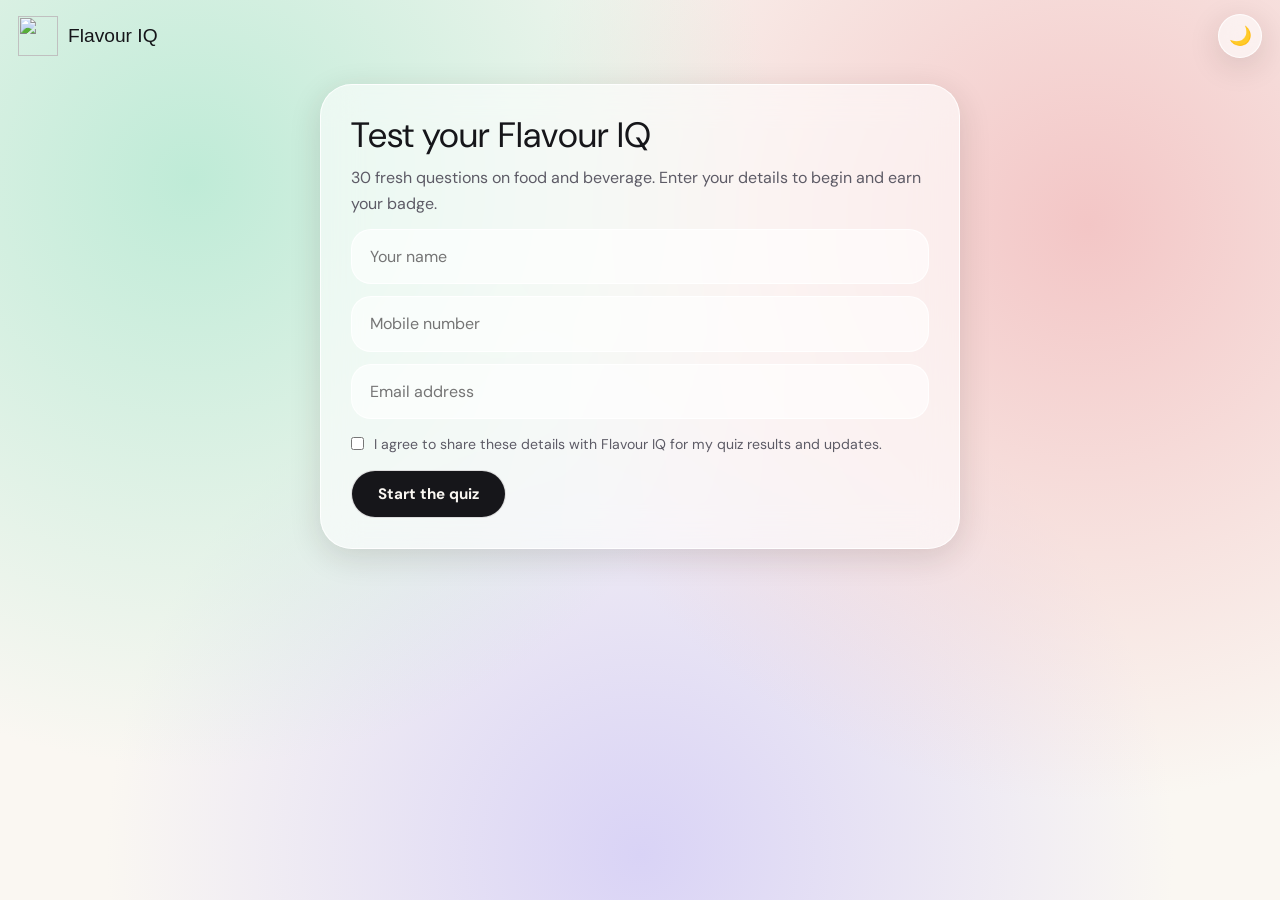
==== quiz.html @ 3109acb4 "Add files via upload" ====
<!DOCTYPE html>
<html lang="en"><head><meta charset="utf-8"><meta name="viewport" content="width=device-width, initial-scale=1, viewport-fit=cover">
<title>Flavour IQ Quiz</title><link rel="icon" href="assets/favicon.png">
<link href="https://fonts.googleapis.com/css2?family=DM+Sans:wght@400;500;700&display=swap" rel="stylesheet">
<style>
@font-face{font-family:Bosch;src:url(assets/bosch.otf) format("opentype");font-display:swap}
:root{--bg:#faf7f2;--ink:#16161a;--mut:#5d5b66;--glass:rgba(255,255,255,.6);--edge:rgba(255,255,255,.85);--shadow:rgba(40,30,20,.14);--gold:#c9a227;--ok:#bfebd7;--no:#f3c6c6;--peach:#f8dcb4;--lav:#d9d3f6;
--hbg:radial-gradient(circle at 15% 20%,#bfebd7,transparent 45%),radial-gradient(circle at 85% 25%,#f3c6c6,transparent 45%),radial-gradient(circle at 50% 95%,#d9d3f6,transparent 50%),#faf7f2}
:root[data-theme=dark]{--bg:#131317;--ink:#f4f1ea;--mut:#a9a6b3;--glass:rgba(255,255,255,.08);--edge:rgba(255,255,255,.16);--shadow:rgba(0,0,0,.55);--gold:#e2bb4b;
--hbg:linear-gradient(rgba(14,13,18,.62),rgba(14,13,18,.8)),url(assets/bg-night.jpg) center/cover fixed,#131317}
*{box-sizing:border-box;margin:0}body{font-family:"DM Sans",system-ui,sans-serif;color:var(--ink);background:var(--hbg);background-attachment:fixed;min-height:100vh;line-height:1.6;padding:84px 16px 40px}
h1,h2,h3{font-family:Bosch,"DM Sans",sans-serif;font-weight:400;line-height:1.15}
.glass{background:var(--glass);border:1px solid var(--edge);backdrop-filter:blur(18px);-webkit-backdrop-filter:blur(18px);box-shadow:0 8px 32px var(--shadow)}
.top{position:fixed;top:0;left:0;right:0;display:flex;justify-content:space-between;align-items:center;padding:14px 18px;z-index:5}
.top a{display:flex;align-items:center;gap:10px;color:var(--ink);text-decoration:none;font-family:Bosch,sans-serif;font-size:1.2rem}.top img{width:40px;height:40px}
#tg{width:44px;height:44px;border-radius:50%;cursor:pointer;color:var(--ink);font-size:1.15rem}
.box{max-width:640px;margin:0 auto;border-radius:32px;padding:30px;display:none}.box.on{display:block}
.box h1,.box h2{font-size:clamp(1.6rem,4.5vw,2.2rem);margin-bottom:10px}.mut{color:var(--mut)}
input,textarea{width:100%;padding:14px 18px;border-radius:20px;border:1px solid var(--edge);background:var(--glass);color:var(--ink);font:inherit;margin-top:12px}
.btn{display:inline-block;padding:13px 26px;border-radius:999px;border:1px solid var(--edge);font:700 .95rem "DM Sans",sans-serif;cursor:pointer;color:var(--ink);background:var(--glass);margin:14px 6px 0 0;text-decoration:none}.btn.d{background:var(--ink);color:var(--bg)}.btn:disabled{opacity:.4;cursor:not-allowed}
.chk{display:flex;gap:10px;align-items:flex-start;margin-top:14px;font-size:.88rem;color:var(--mut)}.chk input{width:auto;margin:4px 0 0}
.bar{height:8px;border-radius:99px;background:var(--glass);overflow:hidden;margin:6px 0 18px}.bar i{display:block;height:100%;width:0;background:var(--gold);transition:width .3s}
.chip{display:inline-block;padding:3px 12px;border-radius:99px;background:var(--lav);color:#16161a;font-size:.75rem;font-weight:700}
.opt{display:block;width:100%;text-align:left;margin-top:10px;padding:14px 18px;border-radius:20px;border:1px solid var(--edge);background:var(--glass);color:var(--ink);font:500 1rem "DM Sans",sans-serif;cursor:pointer}.opt:hover{transform:translateX(3px)}.opt.s{background:var(--peach);color:#16161a;border-color:var(--gold)}
.badge{text-align:center;margin:8px 0 14px}.badge .em{font-size:3.4rem;width:110px;height:110px;line-height:104px;border-radius:50%;border:4px solid var(--gold);margin:auto;background:var(--glass)}.badge h2{margin-top:10px;color:var(--gold)}
.note{padding:16px 20px;border-radius:22px;background:var(--glass);border:1px solid var(--edge);margin:14px 0}
.rv{border-radius:22px;padding:16px 18px;margin-top:12px;color:#16161a}.rv.g{background:var(--ok)}.rv.r{background:var(--no)}.rv p{margin-top:4px;font-size:.92rem}.rv .e{margin-top:8px;padding-top:8px;border-top:1px solid rgba(0,0,0,.12)}
.tg{display:inline-block;margin:8px 6px 0 0;padding:3px 12px;border-radius:99px;border:1px solid rgba(0,0,0,.25);font-size:.78rem;cursor:pointer;background:rgba(255,255,255,.5)}.tg.s{background:#16161a;color:#fff}
.stars button{font-size:2rem;background:none;border:0;cursor:pointer;color:var(--mut);padding:0 2px}.stars button.s{color:var(--gold)}
#msg{margin-top:10px;color:var(--mut)}
</style></head><body>
<div class="top"><a href="index.html"><img src="assets/logo.png" alt="">Flavour IQ</a><button id="tg" class="glass" aria-label="Day or night mode">🌙</button></div>

<main>
<section class="box glass on" id="s1"><h1>Test your Flavour IQ</h1>
<p class="mut">30 fresh questions on food and beverage. Enter your details to begin and earn your badge.</p>
<form id="reg"><input id="nm" placeholder="Your name" required autocomplete="name"><input id="mb" type="tel" placeholder="Mobile number" pattern="[0-9+ ]{10,15}" title="Enter a valid mobile number" required autocomplete="tel"><input id="em" type="email" placeholder="Email address" required autocomplete="email">
<label class="chk"><input type="checkbox" required><span>I agree to share these details with Flavour IQ for my quiz results and updates.</span></label>
<button class="btn d" type="submit">Start the quiz</button></form></section>

<section class="box glass" id="s2"><div class="mut" style="display:flex;justify-content:space-between"><span id="cn"></span><span class="chip" id="cc"></span></div><div class="bar"><i id="pb"></i></div>
<h2 id="qt"></h2><div id="op"></div><button class="btn d" id="nx" disabled>Next</button></section>

<section class="box glass" id="s3"><div class="badge"><div class="em" id="be"></div><h2 id="bt"></h2><p class="mut" id="sc"></p></div>
<div class="note" id="ty"></div>
<a class="btn d" id="sh" href="#">Share my result</a><button class="btn" id="again">Play again</button>
<h3 style="margin:26px 0 4px">Review and explanations</h3><p class="mut" style="font-size:.9rem">Tap a tag to tell us how each question felt.</p><div id="rvw"></div>
<h3 style="margin:28px 0 4px">Rate this quiz</h3>
<div class="stars" id="st"></div>
<div id="df"><span class="tg" style="border-color:var(--mut)" data-v="Too easy">Too easy</span><span class="tg" style="border-color:var(--mut)" data-v="Just right">Just right</span><span class="tg" style="border-color:var(--mut)" data-v="Too difficult">Too difficult</span></div>
<textarea id="cm" placeholder="Anything else? (optional)" style="min-height:80px"></textarea>
<button class="btn d" id="fs">Send feedback</button><div id="msg" role="status"></div>
<p class="mut" style="margin-top:18px;font-size:.85rem"><a href="index.html" style="color:var(--gold)">← Back to Flavour IQ</a></p></section>
</main>
<script src="data/questions.js"></script>
<script>
const $=i=>document.getElementById(i),KEY="62a0868a-a733-4151-9a07-df85e49ea0cb",N=30;
const sh=a=>{for(let i=a.length-1;i>0;i--){const j=Math.floor(Math.random()*(i+1));[a[i],a[j]]=[a[j],a[i]]}return a};
const show=i=>{["s1","s2","s3"].forEach(s=>$(s).classList.toggle("on",s==i));scrollTo(0,0)};
let P,Q,k,ans,sc,fb,stars=0,diff="";
/* theme */
const R=document.documentElement;let th;try{th=localStorage.getItem("fiq-theme")}catch(e){}
if(!th)th=matchMedia("(prefers-color-scheme:dark)").matches?"dark":"light";
const setT=t=>{R.dataset.theme=t;$("tg").textContent=t=="dark"?"☀️":"🌙";try{localStorage.setItem("fiq-theme",t)}catch(e){}};setT(th);$("tg").onclick=()=>setT(R.dataset.theme=="dark"?"light":"dark");
/* send to Web3Forms (details reach your email inbox) */
async function send(subject,data){try{const fd=new FormData();fd.append("access_key",KEY);fd.append("subject",subject);Object.entries(data).forEach(([a,b])=>fd.append(a,b));const r=await fetch("https://api.web3forms.com/submit",{method:"POST",body:fd});return r.ok}catch(e){return false}}
/* pick 30 questions the player has not seen recently */
function pick(){const all=BANK.map((_,i)=>i);let seen=[];try{seen=JSON.parse(localStorage.getItem("fiq-seen")||"[]")}catch(e){}
 let un=sh(all.filter(i=>!seen.includes(i))),ch=un.slice(0,N);
 if(ch.length<N){const o=sh(all.filter(i=>!ch.includes(i)));ch=ch.concat(o.slice(0,N-ch.length));seen=[]}
 try{localStorage.setItem("fiq-seen",JSON.stringify(seen.concat(ch)))}catch(e){}return ch}
function start(){Q=pick().map(i=>{const b=BANK[i];return{id:i,c:b[0],q:b[1],o:sh([b[2],b[3],b[4],b[5]].map((t,x)=>({t,ok:x==0}))),e:b[6]}});k=0;ans=[];fb={};stars=0;diff="";show("s2");ask()}
function ask(){const q=Q[k];$("cn").textContent="Question "+(k+1)+" of "+N;$("cc").textContent=q.c;$("pb").style.width=(k/N*100)+"%";$("qt").textContent=q.q;$("nx").disabled=true;$("nx").textContent=k==N-1?"Finish":"Next";
 $("op").innerHTML="";q.o.forEach((o,x)=>{const b=document.createElement("button");b.className="opt";b.textContent=o.t;b.onclick=()=>{ans[k]=x;[...$("op").children].forEach((c,y)=>c.classList.toggle("s",y==x));$("nx").disabled=false};$("op").appendChild(b)})}
$("nx").onclick=()=>{if(++k<N)ask();else finish()};
const BD=s=>s>=27?["👑","Food Master"]:s>=20?["🍷","Flavour Pro"]:s>=10?["🧭","Food Explorer"]:["🌱","Curious Taster"];
function finish(){sc=Q.filter((q,i)=>q.o[ans[i]].ok).length;const[e,t]=BD(sc);$("be").textContent=e;$("bt").textContent=t;$("sc").textContent="You scored "+sc+" out of "+N;
 $("ty").innerHTML="<b></b><br><span></span><br><br><span></span><br><b></b>";const c=$("ty").childNodes;c[0].textContent="Thank you, "+P.name+"!";c[2].textContent="I hope you learned something tasty today. Keep exploring, keep tasting, and keep growing your Flavour IQ.";c[5].textContent="Warm regards,";c[7].textContent="Kamal Kant Gautam";
 const base=location.href.replace(/quiz\.html.*$/,""),txt="I scored "+sc+"/"+N+" and earned the "+t+" badge on Flavour IQ! Can you beat me? "+base;
 $("sh").onclick=async e=>{e.preventDefault();if(navigator.share){try{await navigator.share({text:txt});return}catch(x){}}open("https://wa.me/?text="+encodeURIComponent(txt),"_blank")};
 $("rvw").innerHTML="";Q.forEach((q,i)=>{const ok=q.o[ans[i]].ok,d=document.createElement("div");d.className="rv "+(ok?"g":"r");
  const h=document.createElement("b");h.textContent=(i+1)+". "+q.q;d.appendChild(h);
  const a=document.createElement("p");a.textContent=(ok?"✓ Your answer: ":"✗ Your answer: ")+q.o[ans[i]].t;d.appendChild(a);
  if(!ok){const c=document.createElement("p");c.textContent="Correct answer: "+q.o.find(o=>o.ok).t;d.appendChild(c)}
  const e=document.createElement("p");e.className="e";e.textContent="💡 "+q.e;d.appendChild(e);
  ["Easy","Hard","Confusing"].forEach(v=>{const s=document.createElement("span");s.className="tg";s.textContent=v;s.onclick=()=>{fb[q.id]=fb[q.id]==v?"":v;[...d.querySelectorAll(".tg")].forEach(x=>x.classList.toggle("s",x.textContent==fb[q.id]))};d.appendChild(s)});
  $("rvw").appendChild(d)});
 $("st").innerHTML="";for(let n=1;n<=5;n++){const b=document.createElement("button");b.textContent="★";b.onclick=()=>{stars=n;[...$("st").children].forEach((x,y)=>x.classList.toggle("s",y<n))};$("st").appendChild(b)}
 $("msg").textContent="";$("fs").disabled=false;show("s3");
 send("Flavour IQ quiz result: "+P.name,{name:P.name,email:P.email,mobile:P.mobile,score:sc+"/"+N,badge:t})}
document.querySelectorAll("#df .tg").forEach(t=>t.onclick=()=>{diff=t.dataset.v;document.querySelectorAll("#df .tg").forEach(x=>x.classList.toggle("s",x==t))});
$("fs").onclick=async()=>{if(!stars&&!diff){$("msg").textContent="Please choose a star rating or difficulty first.";return}$("fs").disabled=true;
 const flags=Object.entries(fb).filter(x=>x[1]).map(([id,v])=>v+": "+BANK[id][1]).join("\n");
 const ok=await send("Flavour IQ quiz feedback: "+P.name,{name:P.name,email:P.email,rating:stars+"/5",difficulty:diff,comment:$("cm").value,question_flags:flags||"none"});
 $("msg").textContent=ok?"Thank you for your feedback! It helps us improve every question.":"Could not send. Please try again.";if(!ok)$("fs").disabled=false};
$("again").onclick=start;
$("reg").onsubmit=e=>{e.preventDefault();P={name:$("nm").value.trim(),mobile:$("mb").value.trim(),email:$("em").value.trim()};
 send("Flavour IQ quiz: new player "+P.name,{name:P.name,email:P.email,mobile:P.mobile});start()};
</script></body></html>
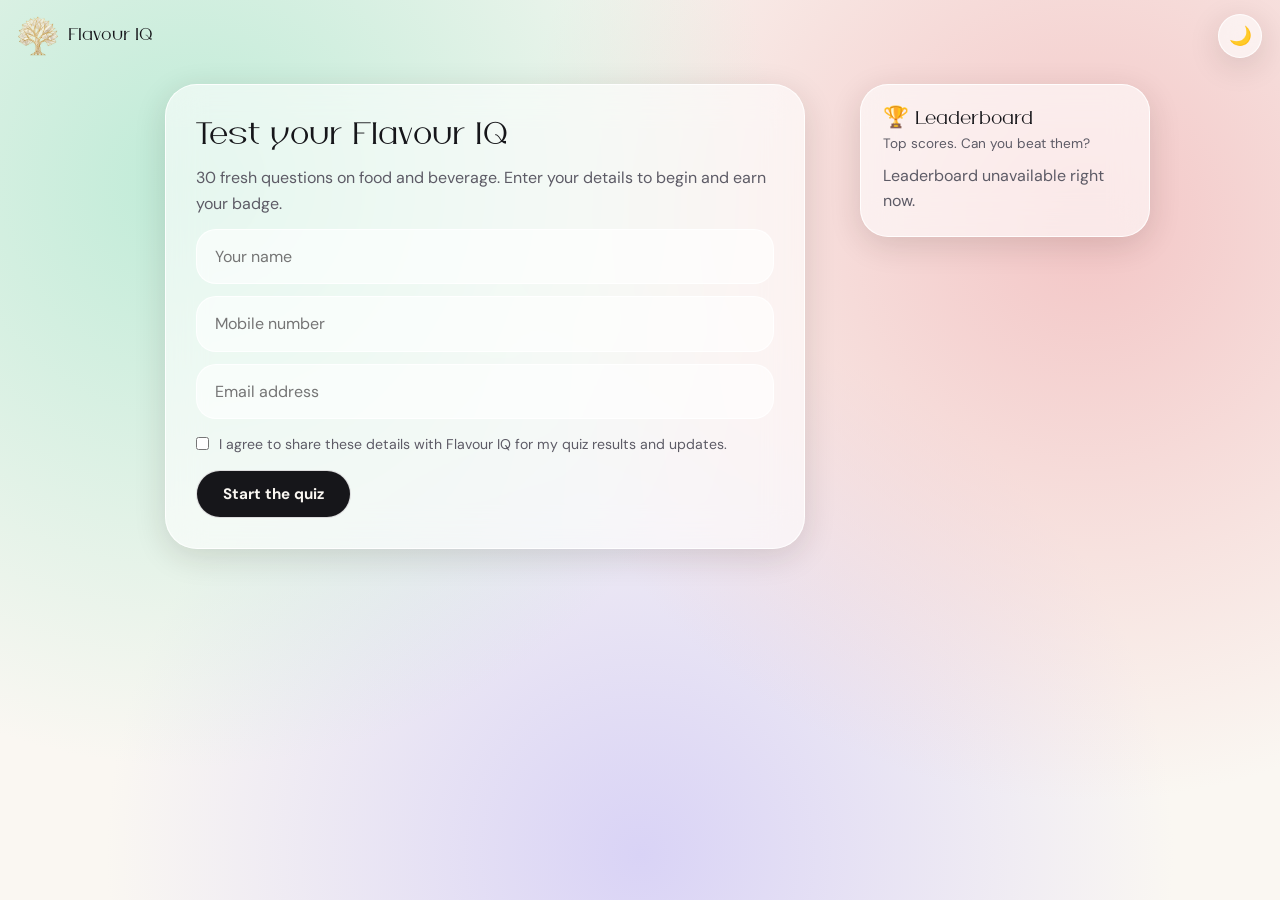
==== commit d220ac85: "Add files via upload" ====
--- a/quiz.html
+++ b/quiz.html
@@ -28,10 +28,16 @@
 .tg{display:inline-block;margin:8px 6px 0 0;padding:3px 12px;border-radius:99px;border:1px solid rgba(0,0,0,.25);font-size:.78rem;cursor:pointer;background:rgba(255,255,255,.5)}.tg.s{background:#16161a;color:#fff}
 .stars button{font-size:2rem;background:none;border:0;cursor:pointer;color:var(--mut);padding:0 2px}.stars button.s{color:var(--gold)}
 #msg{margin-top:10px;color:var(--mut)}
+.wrap{display:grid;grid-template-columns:minmax(0,1fr) 290px;gap:20px;max-width:1020px;margin:0 auto;align-items:start}
+.lb{border-radius:28px;padding:22px;position:sticky;top:84px}.lb h3{font-size:1.3rem;margin-bottom:2px}
+.lr{display:flex;align-items:center;gap:10px;padding:9px 4px;border-bottom:1px solid var(--edge)}.lr:last-child{border:0}
+.rk{width:26px;height:26px;border-radius:50%;background:var(--lav);color:#16161a;font-weight:700;font-size:.8rem;display:grid;place-items:center;flex:none}.lr:nth-child(1) .rk{background:var(--gold)}
+.nm{flex:1;overflow:hidden;text-overflow:ellipsis;white-space:nowrap}
+@media(max-width:900px){.wrap{grid-template-columns:1fr}.lb{position:static}}
 </style></head><body>
 <div class="top"><a href="index.html"><img src="assets/logo.png" alt="">Flavour IQ</a><button id="tg" class="glass" aria-label="Day or night mode">🌙</button></div>
 
-<main>
+<div class="wrap"><main>
 <section class="box glass on" id="s1"><h1>Test your Flavour IQ</h1>
 <p class="mut">30 fresh questions on food and beverage. Enter your details to begin and earn your badge.</p>
 <form id="reg"><input id="nm" placeholder="Your name" required autocomplete="name"><input id="mb" type="tel" placeholder="Mobile number" pattern="[0-9+ ]{10,15}" title="Enter a valid mobile number" required autocomplete="tel"><input id="em" type="email" placeholder="Email address" required autocomplete="email">
@@ -51,7 +57,7 @@
 <textarea id="cm" placeholder="Anything else? (optional)" style="min-height:80px"></textarea>
 <button class="btn d" id="fs">Send feedback</button><div id="msg" role="status"></div>
 <p class="mut" style="margin-top:18px;font-size:.85rem"><a href="index.html" style="color:var(--gold)">← Back to Flavour IQ</a></p></section>
-</main>
+</main><aside class="lb glass"><h3>🏆 Leaderboard</h3><p class="mut" style="font-size:.85rem;margin-bottom:8px">Top scores. Can you beat them?</p><div id="bl"></div></aside></div>
 <script src="data/questions.js"></script>
 <script>
 const $=i=>document.getElementById(i),KEY="62a0868a-a733-4151-9a07-df85e49ea0cb",N=30;
@@ -87,13 +93,19 @@
   $("rvw").appendChild(d)});
  $("st").innerHTML="";for(let n=1;n<=5;n++){const b=document.createElement("button");b.textContent="★";b.onclick=()=>{stars=n;[...$("st").children].forEach((x,y)=>x.classList.toggle("s",y<n))};$("st").appendChild(b)}
  $("msg").textContent="";$("fs").disabled=false;show("s3");
- send("Flavour IQ quiz result: "+P.name,{name:P.name,email:P.email,mobile:P.mobile,score:sc+"/"+N,badge:t})}
+ send("Flavour IQ quiz result: "+P.name,{name:P.name,email:P.email,mobile:P.mobile,score:sc+"/"+N,badge:t});toSheet({type:"result",name:P.name,mobile:P.mobile,email:P.email,score:sc,total:N,badge:t});setTimeout(board,2500)}
 document.querySelectorAll("#df .tg").forEach(t=>t.onclick=()=>{diff=t.dataset.v;document.querySelectorAll("#df .tg").forEach(x=>x.classList.toggle("s",x==t))});
 $("fs").onclick=async()=>{if(!stars&&!diff){$("msg").textContent="Please choose a star rating or difficulty first.";return}$("fs").disabled=true;
  const flags=Object.entries(fb).filter(x=>x[1]).map(([id,v])=>v+": "+BANK[id][1]).join("\n");
- const ok=await send("Flavour IQ quiz feedback: "+P.name,{name:P.name,email:P.email,rating:stars+"/5",difficulty:diff,comment:$("cm").value,question_flags:flags||"none"});
+ toSheet({type:"feedback",name:P.name,email:P.email,rating:stars,difficulty:diff,comment:$("cm").value,flags:flags||"none"});const ok=await send("Flavour IQ quiz feedback: "+P.name,{name:P.name,email:P.email,rating:stars+"/5",difficulty:diff,comment:$("cm").value,question_flags:flags||"none"});
  $("msg").textContent=ok?"Thank you for your feedback! It helps us improve every question.":"Could not send. Please try again.";if(!ok)$("fs").disabled=false};
+const SHEET="https://script.google.com/macros/s/AKfycbweAYUrXNcx2Zsge1eMXOZjA8FnYRzCQ8cdYPOb-DjtoidtHM2-hc956KqSiIAGONFgVA/exec";/* paste your Google Apps Script web app URL between the quotes */
+const esc=s=>String(s).replace(/[&<>"]/g,c=>({"&":"&amp;","<":"&lt;",">":"&gt;",'"':"&quot;"}[c]));
+const toSheet=o=>{if(SHEET)try{fetch(SHEET,{method:"POST",mode:"no-cors",headers:{"Content-Type":"text/plain"},body:JSON.stringify(o)})}catch(e){}};
+async function board(){const b=$("bl");if(!SHEET){b.innerHTML="<p class='mut'>The leaderboard goes live soon. Be among the first names on it!</p>";return}
+ try{const r=await(await fetch(SHEET)).json();b.innerHTML=r.length?r.map((x,i)=>`<div class="lr"><span class="rk">${i+1}</span><span class="nm">${esc(x.name)}</span><span>${BD(+x.score)[0]}</span><b>${+x.score}</b></div>`).join(""):"<p class='mut'>No scores yet. Be the first!</p>"}catch(e){b.innerHTML="<p class='mut'>Leaderboard unavailable right now.</p>"}}
+board();
 $("again").onclick=start;
 $("reg").onsubmit=e=>{e.preventDefault();P={name:$("nm").value.trim(),mobile:$("mb").value.trim(),email:$("em").value.trim()};
- send("Flavour IQ quiz: new player "+P.name,{name:P.name,email:P.email,mobile:P.mobile});start()};
+ send("Flavour IQ quiz: new player "+P.name,{name:P.name,email:P.email,mobile:P.mobile});toSheet({type:"player",name:P.name,mobile:P.mobile,email:P.email});start()};
 </script></body></html>
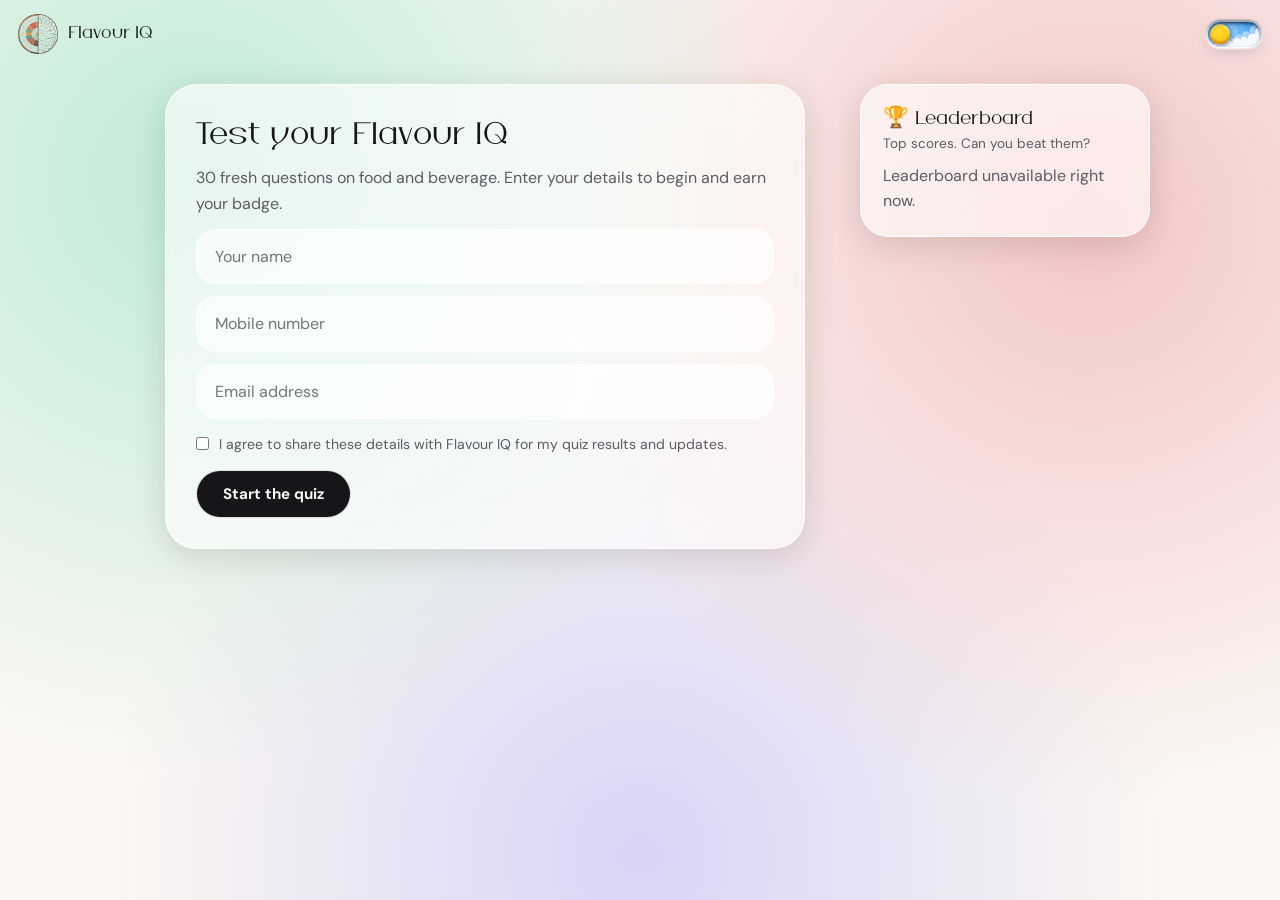
==== commit b450f64d: "Add files via upload" ====
--- a/quiz.html
+++ b/quiz.html
@@ -34,7 +34,7 @@
 .rk{width:26px;height:26px;border-radius:50%;background:var(--lav);color:#16161a;font-weight:700;font-size:.8rem;display:grid;place-items:center;flex:none}.lr:nth-child(1) .rk{background:var(--gold)}
 .nm{flex:1;overflow:hidden;text-overflow:ellipsis;white-space:nowrap}
 @media(max-width:900px){.wrap{grid-template-columns:1fr}.lb{position:static}}
-</style></head><body>
+</style><link rel="stylesheet" href="assets/fiq-common.css"></head><body>
 <div class="top"><a href="index.html"><img src="assets/logo.png" alt="">Flavour IQ</a><button id="tg" class="glass" aria-label="Day or night mode">🌙</button></div>
 
 <div class="wrap"><main>
@@ -108,4 +108,4 @@
 $("again").onclick=start;
 $("reg").onsubmit=e=>{e.preventDefault();P={name:$("nm").value.trim(),mobile:$("mb").value.trim(),email:$("em").value.trim()};
  send("Flavour IQ quiz: new player "+P.name,{name:P.name,email:P.email,mobile:P.mobile});toSheet({type:"player",name:P.name,mobile:P.mobile,email:P.email});start()};
-</script></body></html>
+</script><script src="assets/fiq-common.js" defer></script></body></html>
--- a/assets/fiq-common.css
+++ b/assets/fiq-common.css
@@ -0,0 +1,380 @@
+/* ==========================================================================
+   Compact Day & Night Toggle Switch (56px x 28px)
+   You can set --sw-w between 48px and 60px, and --sw-h between 24px and 32px.
+   ========================================================================== */
+:root {
+  --sw-w: 56px;
+  --sw-h: 28px;
+  --sw-bevel: 1.5px;
+  --knob-pad: 2.5px;
+  --track-w: calc(var(--sw-w) - (var(--sw-bevel) * 2));
+  --track-h: calc(var(--sw-h) - (var(--sw-bevel) * 2));
+  --knob-size: calc(var(--track-h) - (var(--knob-pad) * 2));
+  --knob-travel: calc(var(--track-w) - var(--knob-size) - (var(--knob-pad) * 2));
+  --knob-center-x: calc(var(--knob-pad) + (var(--knob-size) / 2));
+  --spring-easing: cubic-bezier(0.34, 1.52, 0.64, 1);
+  --smooth-easing: cubic-bezier(0.65, 0, 0.35, 1);
+  --anim-duration: 0.68s;
+}
+
+
+
+.day-night-switch {
+  position: relative;
+  width: var(--sw-w);
+  height: var(--sw-h);
+  border-radius: 9999px;
+  cursor: pointer;
+  display: inline-block;
+  padding: var(--sw-bevel);
+  -webkit-tap-highlight-color: transparent;
+  background: linear-gradient(180deg, #95a2b3 0%, #cdd7e4 48%, #ffffff 100%);
+  box-shadow:
+    0 1px 2px rgba(255, 255, 255, 0.92),
+    0 -1px 1.5px rgba(18, 33, 56, 0.2),
+    0 6px 14px -3px rgba(24, 42, 70, 0.18);
+}
+
+.day-night-switch input {
+  opacity: 0;
+  width: 0;
+  height: 0;
+  position: absolute;
+}
+
+.switch-track {
+  position: relative;
+  width: 100%;
+  height: 100%;
+  border-radius: 9999px;
+  overflow: hidden;
+  background: linear-gradient(180deg, #2d93ee 0%, #44a6fc 55%, #5ab2ff 100%);
+  transition: background var(--anim-duration) var(--smooth-easing);
+  isolation: isolate;
+}
+
+.day-night-switch input:checked + .switch-track {
+  background: linear-gradient(180deg, #151922 0%, #1e2431 60%, #252c3b 100%);
+}
+
+.track-inner-shadow {
+  position: absolute;
+  inset: 0;
+  border-radius: 9999px;
+  pointer-events: none;
+  z-index: 30;
+  box-shadow:
+    inset 0 2.5px 4px -0.5px rgba(8, 20, 40, 0.56),
+    inset 0 1px 2px 0 rgba(8, 20, 40, 0.42),
+    inset 0 -1px 2px 0 rgba(255, 255, 255, 0.42);
+  transition: box-shadow var(--anim-duration) var(--smooth-easing);
+}
+
+.day-night-switch input:checked + .switch-track .track-inner-shadow {
+  box-shadow:
+    inset 0 3px 5px 0 rgba(0, 0, 0, 0.84),
+    inset 0 1.5px 2.5px 0 rgba(0, 0, 0, 0.65),
+    inset 0 -1px 1.5px 0 rgba(255, 255, 255, 0.2);
+}
+
+/* Concentric Pulsing Halo Rings */
+.halo-group {
+  position: absolute;
+  top: 50%;
+  left: var(--knob-center-x);
+  width: 0;
+  height: 0;
+  z-index: 2;
+  pointer-events: none;
+  transition: transform var(--anim-duration) var(--spring-easing);
+}
+
+.day-night-switch input:checked + .switch-track .halo-group {
+  transform: translateX(var(--knob-travel));
+}
+
+@keyframes haloBreathe1 {
+  0%, 100% { transform: translate(-50%, -50%) scale(1); }
+  50% { transform: translate(-50%, -50%) scale(1.06); }
+}
+@keyframes haloBreathe2 {
+  0%, 100% { transform: translate(-50%, -50%) scale(1); }
+  50% { transform: translate(-50%, -50%) scale(1.085); }
+}
+@keyframes haloBreathe3 {
+  0%, 100% { transform: translate(-50%, -50%) scale(1); }
+  50% { transform: translate(-50%, -50%) scale(1.11); }
+}
+
+.halo-ring {
+  position: absolute;
+  border-radius: 50%;
+  transform: translate(-50%, -50%);
+  background-color: rgba(255, 255, 255, 0.13);
+  transition:
+    width 0.45s var(--smooth-easing),
+    height 0.45s var(--smooth-easing),
+    background-color var(--anim-duration) var(--smooth-easing);
+}
+
+.halo-ring-1 {
+  width: calc(var(--knob-size) * 1.78);
+  height: calc(var(--knob-size) * 1.78);
+  animation: haloBreathe1 3.4s ease-in-out infinite;
+}
+.halo-ring-2 {
+  width: calc(var(--knob-size) * 2.55);
+  height: calc(var(--knob-size) * 2.55);
+  animation: haloBreathe2 3.4s ease-in-out 0.35s infinite;
+}
+.halo-ring-3 {
+  width: calc(var(--knob-size) * 3.35);
+  height: calc(var(--knob-size) * 3.35);
+  animation: haloBreathe3 3.4s ease-in-out 0.7s infinite;
+}
+
+.day-night-switch:hover .halo-ring-1 {
+  width: calc(var(--knob-size) * 1.88);
+  height: calc(var(--knob-size) * 1.88);
+}
+.day-night-switch:hover .halo-ring-2 {
+  width: calc(var(--knob-size) * 2.68);
+  height: calc(var(--knob-size) * 2.68);
+}
+.day-night-switch:hover .halo-ring-3 {
+  width: calc(var(--knob-size) * 3.5);
+  height: calc(var(--knob-size) * 3.5);
+}
+
+.day-night-switch input:checked + .switch-track .halo-ring {
+  background-color: rgba(255, 255, 255, 0.085);
+}
+
+/* Floating & Parallax Day Clouds */
+@keyframes cloudFloatBack {
+  0%, 100% { transform: translate3d(0, 0, 0) scale(1); }
+  50% { transform: translate3d(-1.5px, -1px, 0) scale(1.02); }
+}
+@keyframes cloudFloatFront {
+  0%, 100% { transform: translate3d(0, 0, 0) scale(1); }
+  50% { transform: translate3d(1.2px, -1.2px, 0) scale(1.015); }
+}
+
+.clouds-container {
+  position: absolute;
+  inset: 0;
+  z-index: 6;
+  pointer-events: none;
+}
+
+.cloud-back-wrap,
+.cloud-front-wrap {
+  position: absolute;
+  inset: 0;
+  width: 100%;
+  height: 100%;
+}
+
+.cloud-back-wrap {
+  transition:
+    transform calc(var(--anim-duration) * 1.05) var(--spring-easing),
+    opacity calc(var(--anim-duration) * 0.75) var(--smooth-easing);
+}
+
+.cloud-front-wrap {
+  transition:
+    transform var(--anim-duration) var(--spring-easing),
+    opacity calc(var(--anim-duration) * 0.75) var(--smooth-easing);
+}
+
+.cloud-back-svg {
+  width: 100%;
+  height: 100%;
+  display: block;
+  animation: cloudFloatBack 4.2s ease-in-out infinite;
+}
+
+.cloud-front-svg {
+  width: 100%;
+  height: 100%;
+  display: block;
+  filter: drop-shadow(0 -1px 1.5px rgba(24, 92, 168, 0.12));
+  animation: cloudFloatFront 3.5s ease-in-out 0.4s infinite;
+}
+
+.day-night-switch input:checked + .switch-track .cloud-back-wrap {
+  opacity: 0;
+  transform: translate3d(-6px, 115%, 0) scale(0.92);
+}
+
+.day-night-switch input:checked + .switch-track .cloud-front-wrap {
+  opacity: 0;
+  transform: translate3d(5px, 100%, 0) scale(0.95);
+}
+
+/* Night Stars & Sparkles */
+.stars-container {
+  position: absolute;
+  inset: 0;
+  width: 100%;
+  height: 100%;
+  z-index: 5;
+  pointer-events: none;
+}
+
+.star-item {
+  opacity: 0;
+  transform: translateY(-16px) scale(0.2);
+  transform-box: fill-box;
+  transform-origin: center;
+  transition:
+    transform var(--anim-duration) var(--spring-easing),
+    opacity calc(var(--anim-duration) * 0.7) var(--smooth-easing);
+}
+
+.day-night-switch input:checked + .switch-track .star-item {
+  opacity: 1;
+  transform: translateY(0) scale(1);
+}
+.day-night-switch input:checked + .switch-track .star-delay-1 { transition-delay: 0.04s; }
+.day-night-switch input:checked + .switch-track .star-delay-2 { transition-delay: 0.10s; }
+.day-night-switch input:checked + .switch-track .star-delay-3 { transition-delay: 0.16s; }
+.day-night-switch input:checked + .switch-track .star-delay-4 { transition-delay: 0.22s; }
+.day-night-switch input:checked + .switch-track .star-delay-5 { transition-delay: 0.28s; }
+
+@keyframes sparkleTwinkle {
+  0%, 100% { transform: scale(1) rotate(0deg); opacity: 1; }
+  50% { transform: scale(0.72) rotate(15deg); opacity: 0.72; }
+}
+@keyframes dotTwinkle {
+  0%, 100% { transform: scale(1); opacity: 1; }
+  50% { transform: scale(0.65); opacity: 0.55; }
+}
+
+.sparkle-anim-1 { transform-box: fill-box; transform-origin: center; animation: sparkleTwinkle 2.8s ease-in-out infinite; }
+.sparkle-anim-2 { transform-box: fill-box; transform-origin: center; animation: sparkleTwinkle 3.4s ease-in-out 0.9s infinite; }
+.sparkle-anim-3 { transform-box: fill-box; transform-origin: center; animation: sparkleTwinkle 3.1s ease-in-out 1.6s infinite; }
+.dot-anim-1     { transform-box: fill-box; transform-origin: center; animation: dotTwinkle 2.5s ease-in-out 0.3s infinite; }
+.dot-anim-2     { transform-box: fill-box; transform-origin: center; animation: dotTwinkle 3.2s ease-in-out 1.2s infinite; }
+
+/* 3D Sun / Moon Knob */
+.knob-wrapper {
+  position: absolute;
+  top: var(--knob-pad);
+  left: var(--knob-pad);
+  width: var(--knob-size);
+  height: var(--knob-size);
+  border-radius: 50%;
+  z-index: 18;
+  transition:
+    transform var(--anim-duration) var(--spring-easing),
+    filter var(--anim-duration) var(--smooth-easing);
+  filter:
+    drop-shadow(0 2px 2.5px rgba(14, 30, 56, 0.38))
+    drop-shadow(1px 1px 1.5px rgba(14, 30, 56, 0.24));
+}
+
+.day-night-switch input:checked + .switch-track .knob-wrapper {
+  transform: translateX(var(--knob-travel));
+  filter:
+    drop-shadow(0 2px 3px rgba(0, 0, 0, 0.65))
+    drop-shadow(-1px 1px 2px rgba(0, 0, 0, 0.4));
+}
+
+.day-night-switch:hover .knob-wrapper {
+  transform: translateX(1.2px) scale(1.04);
+}
+.day-night-switch:hover input:checked + .switch-track .knob-wrapper {
+  transform: translateX(calc(var(--knob-travel) - 1.2px)) scale(1.04);
+}
+.day-night-switch:active .knob-wrapper {
+  transform: translateX(2px) scaleX(1.12) scaleY(0.92);
+}
+.day-night-switch:active input:checked + .switch-track .knob-wrapper {
+  transform: translateX(calc(var(--knob-travel) - 2px)) scaleX(1.12) scaleY(0.92);
+}
+
+.knob-rotor {
+  position: relative;
+  width: 100%;
+  height: 100%;
+  border-radius: 50%;
+  transition: transform var(--anim-duration) var(--spring-easing);
+}
+
+.day-night-switch input:checked + .switch-track .knob-rotor {
+  transform: rotate(180deg);
+}
+
+.sun-face {
+  position: absolute;
+  inset: 0;
+  border-radius: 50%;
+  background: linear-gradient(150deg, #ffe242 0%, #ffcf21 62%, #f4b406 100%);
+  box-shadow:
+    inset 0 1.2px 1.2px 0 rgba(255, 250, 185, 0.92),
+    inset 0 -1.6px 0 0 #e69600,
+    inset 0 -2.2px 1.8px 0 rgba(214, 128, 0, 0.65);
+  transition:
+    opacity calc(var(--anim-duration) * 0.65) var(--smooth-easing),
+    transform var(--anim-duration) var(--spring-easing);
+}
+
+.moon-face {
+  position: absolute;
+  inset: 0;
+  border-radius: 50%;
+  transform: rotate(-180deg) scale(0.86);
+  background: linear-gradient(145deg, #e5eaf2 0%, #d3dae5 62%, #bfc8d6 100%);
+  box-shadow:
+    inset -0.8px 1px 1.2px 0 rgba(255, 255, 255, 0.96),
+    inset 0.8px -1.5px 1.8px 0 rgba(118, 130, 148, 0.68),
+    inset 0 0 0 0.5px rgba(255, 255, 255, 0.6);
+  opacity: 0;
+  transition:
+    opacity calc(var(--anim-duration) * 0.65) var(--smooth-easing),
+    transform var(--anim-duration) var(--spring-easing);
+}
+
+.day-night-switch input:checked + .switch-track .sun-face {
+  opacity: 0;
+  transform: scale(0.84);
+}
+
+.day-night-switch input:checked + .switch-track .moon-face {
+  opacity: 1;
+  transform: rotate(-180deg) scale(1);
+}
+
+.moon-crater {
+  position: absolute;
+  border-radius: 50%;
+  background: linear-gradient(145deg, #96a0b2 0%, #adb6c5 55%, #bcc4d2 100%);
+  box-shadow:
+    inset 0.8px 1px 1.4px rgba(68, 77, 92, 0.65),
+    inset -0.4px -0.6px 0.8px rgba(245, 248, 255, 0.78),
+    0 0.4px 0.5px rgba(255, 255, 255, 0.85);
+  transform: scale(0.3);
+  opacity: 0;
+  transition:
+    transform 0.45s var(--spring-easing),
+    opacity 0.35s var(--smooth-easing);
+}
+
+.crater-large  { width: 31%; height: 31%; top: 33%; left: 13%; transition-delay: 0.08s; }
+.crater-small  { width: 16.5%; height: 16.5%; top: 13.5%; left: 44.5%; transition-delay: 0.14s; }
+.crater-medium { width: 23%; height: 23%; top: 58%; left: 58%; transition-delay: 0.2s; }
+
+.day-night-switch input:checked + .switch-track .moon-crater {
+  transform: scale(1);
+  opacity: 1;
+}
+
+.day-night-switch,.day-night-switch *,.day-night-switch *::before,.day-night-switch *::after{box-sizing:border-box}
+.dn-wrap{display:inline-block;width:56px;height:28px;flex:none;line-height:0;vertical-align:middle;position:relative}
+.dn-wrap .day-night-switch{margin:0}
+.fiq-home{display:inline-flex;align-items:center;flex:none;margin-right:10px;text-decoration:none}
+.fiq-home img{width:34px;height:34px;display:block}
+nav.fn{display:flex;align-items:center;gap:8px;overflow:visible}
+nav.fn .nl{display:flex;flex:1;min-width:0;overflow-x:auto;scrollbar-width:none}nav.fn .nl::-webkit-scrollbar{display:none}
+nav.fn .dn-wrap{margin-left:4px}
